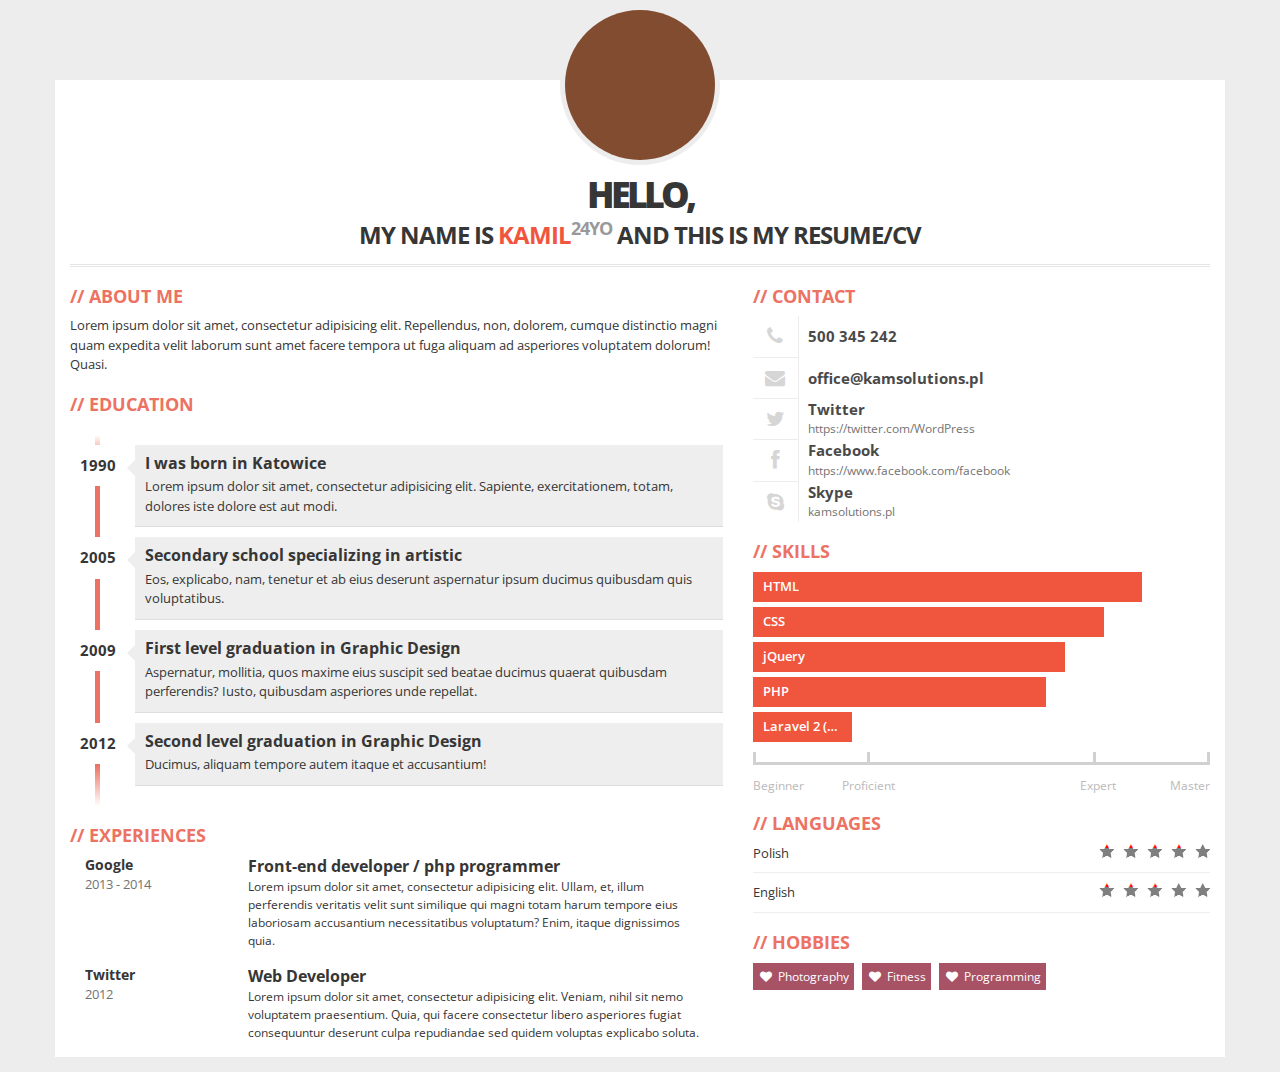
==== index.html @ 5b01ccb8 "first commit" ====
<!DOCTYPE html>
<html lang="en">
  <head>
    <meta charset="utf-8">
    <meta http-equiv="X-UA-Compatible" content="IE=edge,chrome=1" />
    <meta name="viewport" content="width=device-width, initial-scale=1">
    <title>3ColorResume</title>
    <link href="css/bootstrap.min.css" rel="stylesheet">
    <link href="css/font-awesome.css" rel="stylesheet">
    <link href="css/main.css" rel="stylesheet">
    <!--[if lt IE 9]>
      <script src="js/html5shiv.js"></script>
      <script src="js/respond.min.js"></script>
    <![endif]-->
  </head>
  <body>
    <div class="container">
      <div class="row">
        <div class="col-xs-12">
          <div id="photo-header" class="text-center">
            <!-- PHOTO (AVATAR) -->
            <div id="photo">
              <img src="img/avatar.jpg" alt="avatar">
            </div>
            <div id="text-header">
              <h1>Hello,<br> my name is <span>Kamil</span><sup>24yo</sup> and this is my resume/cv</h1>
            </div>
          </div>
        </div>
      </div>
      <div class="row">
        <div class="col-xs-12 col-sm-7">
          <!-- ABOUT ME -->
          <div class="box">
            <h2>About Me</h2>
            <p>Lorem ipsum dolor sit amet, consectetur adipisicing elit. Repellendus, non, dolorem, cumque distinctio magni quam expedita velit laborum sunt amet facere tempora ut fuga aliquam ad asperiores voluptatem dolorum! Quasi.</p>
          </div>
          <!-- EDUCATION -->
          <div class="box">
            <h2>Education</h2>
            <ul id="education" class="clearfix">
              <li>
                <div class="year pull-left">1990</div>
                <div class="description pull-right">
                  <h3>I was born in Katowice</h3>
                  <p>Lorem ipsum dolor sit amet, consectetur adipisicing elit. Sapiente, exercitationem, totam, dolores iste dolore est aut modi.</p>
                </div>
              </li>
              <li>
                <div class="year pull-left">2005</div>
                <div class="description pull-right">
                  <h3>Secondary school specializing in artistic</h3>
                  <p>Eos, explicabo, nam, tenetur et ab eius deserunt aspernatur ipsum ducimus quibusdam quis voluptatibus.</p>
                </div>
              </li>
              <li>
                <div class="year pull-left">2009</div>
                <div class="description pull-right">
                  <h3>First level graduation in Graphic Design</h3>
                  <p>Aspernatur, mollitia, quos maxime eius suscipit sed beatae ducimus quaerat quibusdam perferendis? Iusto, quibusdam asperiores unde repellat.</p>
                </div>
              </li>
              <li>
                <div class="year pull-left">2012</div>
                <div class="description pull-right">
                  <h3>Second level graduation in Graphic Design</h3>
                  <p>Ducimus, aliquam tempore autem itaque et accusantium!</p>
                </div>
              </li>
            </ul>
          </div>
          <!-- EXPERIENCES -->
          <div class="box">
            <h2>Experiences</h2>
            <div class="job clearfix">
              <div class="col-xs-3">
                <div class="where">Google</div>
                <div class="year">2013 - 2014</div>
              </div>
              <div class="col-xs-9">
                <div class="profession">Front-end developer / php programmer</div>
                <div class="description">Lorem ipsum dolor sit amet, consectetur adipisicing elit. Ullam, et, illum perferendis veritatis velit sunt similique qui magni totam harum tempore eius laboriosam accusantium necessitatibus voluptatum? Enim, itaque dignissimos quia.</div>
              </div>
            </div>
            <div class="job clearfix">
              <div class="col-xs-3">
                <div class="where">Twitter</div>
                <div class="year">2012</div>
              </div>
              <div class="col-xs-9">
                <div class="profession">Web Developer</div>
                <div class="description">Lorem ipsum dolor sit amet, consectetur adipisicing elit. Veniam, nihil sit nemo voluptatem praesentium. Quia, qui facere consectetur libero asperiores fugiat consequuntur deserunt culpa repudiandae sed quidem voluptas explicabo soluta.</div>
              </div>
            </div>
          </div>
        </div>
        <div class="col-xs-12 col-sm-5">
          <!-- CONTACT -->
          <div class="box clearfix">
            <h2>Contact</h2>
            <div class="contact-item">
              <div class="icon pull-left text-center"><span class="fa fa-phone fa-fw"></span></div>
              <div class="title only pull-right">500 345 242</div>
            </div>
            <div class="contact-item">
              <div class="icon pull-left text-center"><span class="fa fa-envelope fa-fw"></span></div>
              <div class="title only pull-right">office@kamsolutions.pl</div>
            </div>
            <div class="contact-item">
              <div class="icon pull-left text-center"><span class="fa fa-twitter fa-fw"></span></div>
              <div class="title pull-right">Twitter</div>
              <div class="description pull-right">https://twitter.com/WordPress</div>
            </div>
            <div class="contact-item">
              <div class="icon pull-left text-center"><span class="fa fa-facebook fa-fw"></span></div>
              <div class="title pull-right">Facebook</div>
              <div class="description pull-right">https://www.facebook.com/facebook</div>
            </div>
            <div class="contact-item">
              <div class="icon pull-left text-center"><span class="fa fa-skype fa-fw"></span></div>
              <div class="title pull-right">Skype</div>
              <div class="description pull-right">kamsolutions.pl</div>
            </div>
          </div>
          <!-- SKILLS -->
          <div class="box">
            <h2>Skills</h2>
            <div class="skills">
              <div class="item-skills" data-percent="1.00">HTML</div>
              <div class="item-skills" data-percent="0.90">CSS</div>
              <div class="item-skills" data-percent="0.80">jQuery</div>
              <div class="item-skills" data-percent="0.75">PHP</div>
              <div class="item-skills" data-percent="0.25">Laravel 2 (framework)</div>
              <div class="skills-legend clearfix">
                <div class="legend-left legend">Beginner</div>
                <div class="legend-left legend"><span>Proficient</span></div>
                <div class="legend-right legend"><span>Expert</span></div>
                <div class="legend-right legend">Master</div>
              </div>
            </div>
          </div>
          <!-- LANGUAGES -->
          <div class="box">
            <h2>Languages</h2>
            <div id="language-skills">
              <div class="skill">Polish <div class="icons pull-right"><div style="width: 80%;" class="icons-red"></div></div></div>
              <div class="skill">English <div class="icons pull-right"><div style="width: 60%;" class="icons-red"></div></div></div>
            </div>
          </div>
          <!-- HOBBIES -->
          <div class="box">
            <h2>Hobbies</h2>
            <div class="hobby">Photography</div>
            <div class="hobby">Fitness</div>
            <div class="hobby">Programming</div>
          </div>
        </div>
      </div>
    </div>
    <!-- JQUERY -->
    <script src="js/jquery.min.js"></script>
    <!-- BOOTSTRAP -->
    <script src="js/bootstrap.min.js"></script>
    <!-- SCRIPTS -->
    <script src="js/scripts.js"></script>
  </body>
</html>
---- css/main.css ----
/*******************************************
3ColorResume
Author: office@kamsolutions.pl
*******************************************/
/*******************************************
FONTS
*******************************************/
@import url(http://fonts.googleapis.com/css?family=Open+Sans:400,600,700,800);
/*******************************************
SETTINGS
*******************************************/
@charset "utf-8";
@-webkit-viewport   { width: device-width; }
@-moz-viewport      { width: device-width; }
@-ms-viewport       { width: device-width; }
@-o-viewport        { width: device-width; }
@viewport           { width: device-width; }
/*******************************************
BODY
*******************************************/
body{
  font-family: 'Open Sans', Arial, Tahoma;
  font-weight: 400;
  font-size: 1em;
  color: #363636;
  background: #ededed;
}
/*******************************************
CONTAINER
*******************************************/
.container{
  margin-top: 80px;
  margin-bottom: 15px;
  background: #fff;
}
/*******************************************
PHOTO (AVATAR)
*******************************************/
#photo-header{
  margin-top: -75px;
}
#photo{
  width: 160px;
  height: 160px;
  border-radius: 50%;
  overflow: hidden;
  padding: 5px;
  background: #ededed;
  display: inline-block;
}
#photo img{
  width: 150px;
  height: 150px;
  border-radius: 50%;
}
#text-header h1{
  margin: 0;
  padding: 0;
  font-size: 2.4em;
  font-weight: 700;
  text-transform: uppercase;
  letter-spacing: -1px;
}
#text-header h1::first-line{
  font-size: 1.5em;
  letter-spacing: -4px;
  font-weight: 800;
  line-height: 1.5em;
}
#text-header h1 span{
  color: #F0563D;
}
#text-header h1 sup{
  opacity: 0.5;
}
#text-header:after{
  width: 100%;
  height: 3px;
  background: url(../img/line.png);
  margin-top: 15px;
  content: '';
  display: block;
}
/*******************************************
DEFAULT BOX
*******************************************/
.box{
  margin-bottom: 15px;
}
.box h2{
  color: #EC7263;
  font-size: 1.8em;
  font-weight: 700;
  text-transform: uppercase;
}
.box h2:before{
  content: '//';
  margin-right: 5px;
}
.box p{
  font-size: 1.3em;
  line-height: 1.5em;
}
/*******************************************
EDUCATION
*******************************************/
#education{
  margin-top: 20px;
  position: relative;
  padding: 1em 0;
  list-style: none;
}
#education:before {
  width: 5px;
  height: 100%;
  position: absolute;
  left: 25px;
  top: 0;
  content: ' ';
  display: block;
  background: #ec7263;
  background: -moz-linear-gradient(top,  #ffffff 0%, #ec7263 7%, #ec7263 89%, #ffffff 100%);
  background: -webkit-gradient(linear, left top, left bottom, color-stop(0%,#ffffff), color-stop(7%,#ec7263), color-stop(89%,#ec7263), color-stop(100%,#ffffff));
  background: -webkit-linear-gradient(top,  #ffffff 0%,#ec7263 7%,#ec7263 89%,#ffffff 100%);
  background: -o-linear-gradient(top,  #ffffff 0%,#ec7263 7%,#ec7263 89%,#ffffff 100%);
  background: -ms-linear-gradient(top,  #ffffff 0%,#ec7263 7%,#ec7263 89%,#ffffff 100%);
  background: linear-gradient(to bottom,  #ffffff 0%,#ec7263 7%,#ec7263 89%,#ffffff 100%);
  filter: progid:DXImageTransform.Microsoft.gradient( startColorstr='#ffffff', endColorstr='#ffffff',GradientType=0 );
}
#education li{
  width: 100%;
  z-index: 2;
  position: relative;
  float: left;
}
#education .year{
  width: 10%;
  background: #fff;
  padding: 10px;
  font-size: 1.5em;
  font-weight: 700;
  display: inline-block;
}
#education .description{
  width: 80%;
  display: inline-block;
  background: #eee;
  margin-bottom: 10px;
  position: relative;
  padding: 10px 10px 0 10px;
  border-bottom: 1px solid #ddd;
}
#education .description:after {
  content: '';
  position: absolute;
  top: 15px;
  right: 0;
  left: -16px;
  height: 0;
  width: 0;
  border: solid transparent;
  border-right-color: #eee;
  border-width: 8px;
  pointer-events: none;
}
#education .description h3{
  font-size: 1.6em;
  margin: 0;
  padding: 0;
  font-weight: 700;
}
#education .description p{
  font-size: 1.3em;
  margin-top: 5px;
  padding: 0;
}
/*******************************************
EXPERIENCES
*******************************************/
.job{
  margin-bottom: 15px;
}
.job .where{
  font-size: 1.4em;
  font-weight: bold;
}
.job .year{
  font-size: 1.3em;
  opacity: 0.7;
}
.job .profession{
  font-size: 1.6em;
  font-weight: bold;
}
.job .description{
  font-size: 1.2em;
  line-height: 1.5em;
}
/*******************************************
CONTACT
*******************************************/
.contact-item{
  width: 100%;
  float: left;
}
.contact-item .icon{
  padding: 10px;
  border-right: 1px solid #aaa;
  border-bottom: 1px solid #aaa;
  opacity: 0.2;
}
.contact-item:last-child .icon{
  border-bottom: none;
}
.contact-item .fa{
  font-size: 2em;
}
.contact-item .title{
  width: 80%;
  width: calc(100% - 55px);
  font-size: 1.5em;
  font-weight: 700;
  opacity: 0.9;
}
.contact-item .title.only{
  margin-top: 10px;
}
.contact-item .description{
  width: 80%;
  width: calc(100% - 55px);
  font-size: 1.2em;
  opacity: 0.7;
}
/*******************************************
SKILLS
*******************************************/
.item-skills{
  height: 30px;
  background: #F0563D;
  color: #fff;
  padding: 5px 10px;
  margin-bottom: 5px;
  white-space: nowrap;
  overflow: hidden;
  text-overflow: ellipsis;
  font-size: 1.3em;
  font-weight: 600;
}
.skills-legend{
  margin-top: 20px;
  opacity: 0.8;
}
.skills-legend:before{
  width: 100%;
  height: 3px;
  position: relative;
  content: ' ';
  display: block;
  margin-bottom: -13px;
  background: #c6c6c6;
}
.skills-legend div{
  width: 25%;
  display: inline-block;
  font-size: 1.2em;
  color: #a9a9a9;
  float: left;
}
.legend:before{
  width: 3px;
  height: 10px;
  position: relative;
  content: ' ';
  display: block;
  margin: auto;
  margin-bottom: 15px;
  background: #c6c6c6;
}
.legend-left.legend:before{
  margin-left: 0;
}
.legend-right.legend:before{
  margin-right: 0;
}
.legend-left:nth-child(2) span{
  margin-left: -25px;
}
.legend-right:nth-child(3) span{
  margin-right: -20px;
}
.legend-right{
  text-align: right;
}
/*******************************************
LANGUAGES
*******************************************/
#language-skills .skill{
  font-size: 1.3em;
  margin: 10px 0;
  padding-bottom: 10px;
  border-bottom: 1px solid #eee;
}
#language-skills .skill .icons{
  width: 111px;
  height: 14px;
  background: url(../img/star-grey.png) no-repeat;
}
#language-skills .skill .icons-red{
  background: url(../img/star-red.png) no-repeat;
}
/*******************************************
HOBBIES
*******************************************/
.hobby{
  color: #fff;
  display: inline-block;
  margin-right: 5px;
  margin-bottom: 5px;
  padding: 5px 5px 5px 25px;
  background: #A75265;
  position: relative;
  font-size: 1.2em;
}
.hobby:before{
  content: "\f004";
  font-family: FontAwesome;
  font-style: normal;
  font-weight: normal;
  position: absolute;
  top: 6px;
  left: 7px;
}
/*******************************************
MEDIA
*******************************************/
@media (min-width: 500px) {
  #education .description{
    width: 85%;
  }
}
@media (min-width: 768px) {
  #education .description{
    width: 85%;
  }
}
@media (min-width: 992px) {
  #education .description{
    width: 87%;
  }
}
@media (min-width: 1200px) {
  #education .description{
    width: 90%;
  }
}
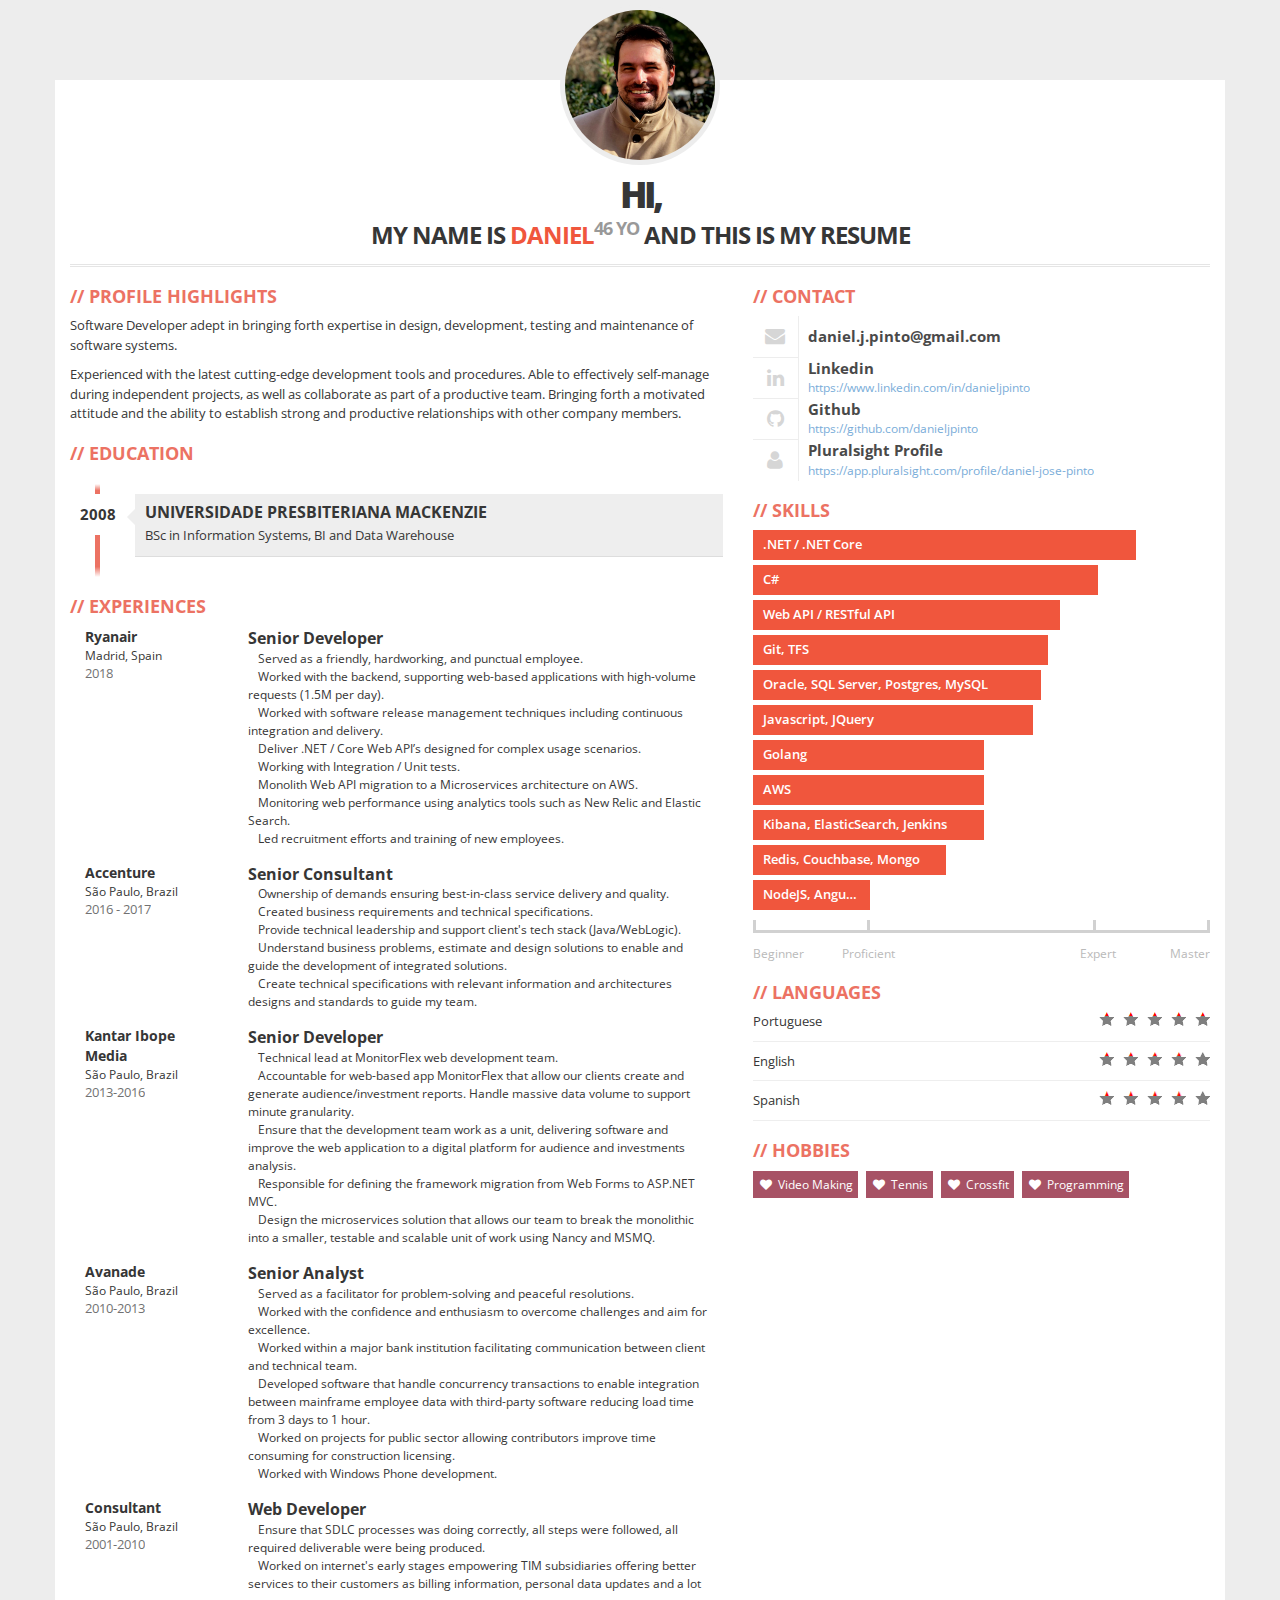
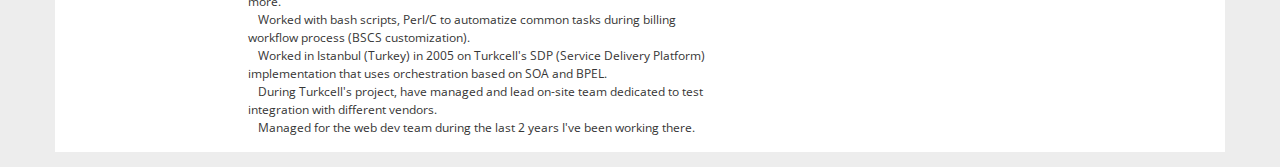
==== commit 1544f7e8: "update cv" ====
--- a/index.html
+++ b/index.html
@@ -4,7 +4,7 @@
     <meta charset="utf-8">
     <meta http-equiv="X-UA-Compatible" content="IE=edge,chrome=1" />
     <meta name="viewport" content="width=device-width, initial-scale=1">
-    <title>3ColorResume</title>
+    <title>daniel-pinto.dev - Resume</title>
     <link href="css/bootstrap.min.css" rel="stylesheet">
     <link href="css/font-awesome.css" rel="stylesheet">
     <link href="css/main.css" rel="stylesheet">
@@ -20,51 +20,30 @@
           <div id="photo-header" class="text-center">
             <!-- PHOTO (AVATAR) -->
             <div id="photo">
-              <img src="img/avatar.jpg" alt="avatar">
+              <img src="img/avatar.png" alt="avatar">
             </div>
             <div id="text-header">
-              <h1>Hello,<br> my name is <span>Kamil</span><sup>24yo</sup> and this is my resume/cv</h1>
+              <h1>Hi,<br> my name is <span>Daniel</span><sup><b id="age"></b> yo</sup> and this is my resume</h1>
             </div>
           </div>
         </div>
       </div>
       <div class="row">
         <div class="col-xs-12 col-sm-7">
-          <!-- ABOUT ME -->
-          <div class="box">
-            <h2>About Me</h2>
-            <p>Lorem ipsum dolor sit amet, consectetur adipisicing elit. Repellendus, non, dolorem, cumque distinctio magni quam expedita velit laborum sunt amet facere tempora ut fuga aliquam ad asperiores voluptatem dolorum! Quasi.</p>
+          <div class="box">
+            <h2>Profile Highlights</h2>
+            <p>Software Developer adept in bringing forth expertise in design, development, testing and maintenance of software systems. </p>
+            <p>Experienced with the latest cutting-edge development tools and procedures. Able to effectively self-manage during independent projects, as well as collaborate as part of a productive team. Bringing forth a motivated attitude and the ability to establish strong and productive relationships with other company members.</p>
           </div>
           <!-- EDUCATION -->
           <div class="box">
             <h2>Education</h2>
             <ul id="education" class="clearfix">
               <li>
-                <div class="year pull-left">1990</div>
+                <div class="year pull-left">2008</div>
                 <div class="description pull-right">
-                  <h3>I was born in Katowice</h3>
-                  <p>Lorem ipsum dolor sit amet, consectetur adipisicing elit. Sapiente, exercitationem, totam, dolores iste dolore est aut modi.</p>
-                </div>
-              </li>
-              <li>
-                <div class="year pull-left">2005</div>
-                <div class="description pull-right">
-                  <h3>Secondary school specializing in artistic</h3>
-                  <p>Eos, explicabo, nam, tenetur et ab eius deserunt aspernatur ipsum ducimus quibusdam quis voluptatibus.</p>
-                </div>
-              </li>
-              <li>
-                <div class="year pull-left">2009</div>
-                <div class="description pull-right">
-                  <h3>First level graduation in Graphic Design</h3>
-                  <p>Aspernatur, mollitia, quos maxime eius suscipit sed beatae ducimus quaerat quibusdam perferendis? Iusto, quibusdam asperiores unde repellat.</p>
-                </div>
-              </li>
-              <li>
-                <div class="year pull-left">2012</div>
-                <div class="description pull-right">
-                  <h3>Second level graduation in Graphic Design</h3>
-                  <p>Ducimus, aliquam tempore autem itaque et accusantium!</p>
+                  <h3>UNIVERSIDADE PRESBITERIANA MACKENZIE</h3>
+                  <p>BSc in Information Systems, BI and Data Warehouse</p>
                 </div>
               </li>
             </ul>
@@ -74,63 +53,151 @@
             <h2>Experiences</h2>
             <div class="job clearfix">
               <div class="col-xs-3">
-                <div class="where">Google</div>
-                <div class="year">2013 - 2014</div>
-              </div>
-              <div class="col-xs-9">
-                <div class="profession">Front-end developer / php programmer</div>
-                <div class="description">Lorem ipsum dolor sit amet, consectetur adipisicing elit. Ullam, et, illum perferendis veritatis velit sunt similique qui magni totam harum tempore eius laboriosam accusantium necessitatibus voluptatum? Enim, itaque dignissimos quia.</div>
-              </div>
-            </div>
-            <div class="job clearfix">
-              <div class="col-xs-3">
-                <div class="where">Twitter</div>
-                <div class="year">2012</div>
+                <div class="where">Ryanair</div>
+                <div class="location">Madrid, Spain</div>
+                <div class="year">2018</div>
+              </div>
+              <div class="col-xs-9">
+                <div class="profession">Senior Developer</div>
+                <div class="description">
+                  	Served as a friendly, hardworking, and punctual employee.<br/>
+                  	Worked with the backend, supporting web-based applications with high-volume requests (1.5M per day).<br/>
+                  	Worked with software release management techniques including continuous integration and delivery.<br/>
+                  	Deliver .NET / Core Web API’s designed for complex usage scenarios.<br/>
+                  	Working with Integration / Unit tests. <br/>
+                  	Monolith Web API migration to a Microservices architecture on AWS.<br/>
+                  	Monitoring web performance using analytics tools such as New Relic and Elastic Search.<br/>
+                  	Led recruitment efforts and training of new employees.<br/>
+                </div>
+              </div>
+            </div>
+            <div class="job clearfix">
+              <div class="col-xs-3">
+                <div class="where">Accenture</div>
+                <div class="location">São Paulo, Brazil</div>
+                <div class="year">2016 - 2017</div>
+              </div>
+              <div class="col-xs-9">
+                <div class="profession">Senior Consultant</div>
+                <div class="description">
+                  	Ownership of demands ensuring best-in-class service delivery and quality.<br/>
+                  	Created business requirements and technical specifications.<br/>
+                  	Provide technical leadership and support client's tech stack (Java/WebLogic).<br/>
+                  	Understand business problems, estimate and design solutions to enable and guide the development of integrated solutions.<br/>
+                  	Create technical specifications with relevant information and architectures designs and standards to guide my team.
+                </div>
+              </div>
+            </div>
+
+            <div class="job clearfix">
+              <div class="col-xs-3">
+                <div class="where">Kantar Ibope Media</div>
+                <div class="location">São Paulo, Brazil</div>
+                <div class="year">2013-2016</div>
+              </div>
+              <div class="col-xs-9">
+                <div class="profession">Senior Developer</div>
+                <div class="description">
+                  	Technical lead at MonitorFlex web development team.<br/>
+                  	Accountable for web-based app MonitorFlex that allow our clients create and generate audience/investment reports. Handle massive data volume to support minute granularity.<br/>
+                  	Ensure that the development team work as a unit, delivering software and improve the web application to a digital platform for audience and investments analysis.<br/>
+                  	Responsible for defining the framework migration from Web Forms to ASP.NET MVC.<br/>
+                  	Design the microservices solution that allows our team to break the monolithic into a smaller, testable and scalable unit of work using Nancy and MSMQ.
+                </div>
+              </div>
+            </div>
+
+            <div class="job clearfix">
+              <div class="col-xs-3">
+                <div class="where">Avanade</div>
+                <div class="location">São Paulo, Brazil</div>
+                <div class="year">2010-2013</div>
+              </div>
+              <div class="col-xs-9">
+                <div class="profession">Senior Analyst </div>
+                <div class="description">
+                  	Served as a facilitator for problem-solving and peaceful resolutions.<br/>
+                  	Worked with the confidence and enthusiasm to overcome challenges and aim for excellence.<br/>
+                  	Worked within a major bank institution facilitating communication between client and technical team.<br/>
+                  	Developed software that handle concurrency transactions to enable integration between mainframe employee data with third-party software reducing load time from 3 days to 1 hour.<br/>
+                  	Worked on projects for public sector allowing contributors improve time consuming for construction licensing.<br/>
+                  	Worked with Windows Phone development.
+                </div>
+              </div>
+            </div>
+
+            <div class="job clearfix">
+              <div class="col-xs-3">
+                <div class="where">Consultant</div>
+                <div class="location">São Paulo, Brazil</div>
+                <div class="year">2001-2010</div>
               </div>
               <div class="col-xs-9">
                 <div class="profession">Web Developer</div>
-                <div class="description">Lorem ipsum dolor sit amet, consectetur adipisicing elit. Veniam, nihil sit nemo voluptatem praesentium. Quia, qui facere consectetur libero asperiores fugiat consequuntur deserunt culpa repudiandae sed quidem voluptas explicabo soluta.</div>
-              </div>
-            </div>
+                <div class="description">
+                  	Ensure that SDLC processes was doing correctly, all steps were followed, all required deliverable were being produced.<br/>
+                  	Worked on internet's early stages empowering TIM subsidiaries offering better services to their customers as billing information, personal data updates and a lot more.<br/>
+                  	Worked with bash scripts, Perl/C to automatize common tasks during billing workflow process (BSCS customization).<br/>
+                  	Worked in Istanbul (Turkey) in 2005 on Turkcell's SDP (Service Delivery Platform) implementation that uses orchestration based on SOA and BPEL.<br/>
+                  	During Turkcell's project, have managed and lead on-site team dedicated to test integration with different vendors.<br/>
+                  	Managed for the web dev team during the last 2 years I've been working there.<br/>
+                </div>
+              </div>
+            </div>
+
           </div>
         </div>
         <div class="col-xs-12 col-sm-5">
           <!-- CONTACT -->
           <div class="box clearfix">
             <h2>Contact</h2>
-            <div class="contact-item">
+            <!--div class="contact-item">
               <div class="icon pull-left text-center"><span class="fa fa-phone fa-fw"></span></div>
               <div class="title only pull-right">500 345 242</div>
-            </div>
+            </div-->
             <div class="contact-item">
               <div class="icon pull-left text-center"><span class="fa fa-envelope fa-fw"></span></div>
-              <div class="title only pull-right">office@kamsolutions.pl</div>
-            </div>
-            <div class="contact-item">
-              <div class="icon pull-left text-center"><span class="fa fa-twitter fa-fw"></span></div>
-              <div class="title pull-right">Twitter</div>
-              <div class="description pull-right">https://twitter.com/WordPress</div>
-            </div>
-            <div class="contact-item">
-              <div class="icon pull-left text-center"><span class="fa fa-facebook fa-fw"></span></div>
-              <div class="title pull-right">Facebook</div>
-              <div class="description pull-right">https://www.facebook.com/facebook</div>
-            </div>
-            <div class="contact-item">
-              <div class="icon pull-left text-center"><span class="fa fa-skype fa-fw"></span></div>
-              <div class="title pull-right">Skype</div>
-              <div class="description pull-right">kamsolutions.pl</div>
+              <div class="title only pull-right">
+                daniel.j.pinto@gmail.com
+              </div>
+            </div>
+            <div class="contact-item">
+              <div class="icon pull-left text-center"><span class="fa fa-linkedin fa-fw"></span></div>
+              <div class="title pull-right">Linkedin</div>
+              <div class="description pull-right">
+                <a href="https://www.linkedin.com/in/danieljpinto" target="_blank">https://www.linkedin.com/in/danieljpinto</a>
+              </div>
+            </div>
+            <div class="contact-item">
+              <div class="icon pull-left text-center"><span class="fa fa-github fa-fw"></span></div>
+              <div class="title pull-right">Github</div>
+              <div class="description pull-right">
+                <a href="https://github.com/danieljpinto" target="_blank">https://github.com/danieljpinto</a>
+              </div>
+            </div>
+            <div class="contact-item">
+              <div class="icon pull-left text-center"><span class="fa fa-user fa-fw"></span></div>
+              <div class="title pull-right">Pluralsight Profile</div>
+              <div class="description pull-right">
+                <a href="https://app.pluralsight.com/profile/daniel-jose-pinto" target="_blank">https://app.pluralsight.com/profile/daniel-jose-pinto</a>
+              </div>
             </div>
           </div>
           <!-- SKILLS -->
           <div class="box">
             <h2>Skills</h2>
             <div class="skills">
-              <div class="item-skills" data-percent="1.00">HTML</div>
-              <div class="item-skills" data-percent="0.90">CSS</div>
-              <div class="item-skills" data-percent="0.80">jQuery</div>
-              <div class="item-skills" data-percent="0.75">PHP</div>
-              <div class="item-skills" data-percent="0.25">Laravel 2 (framework)</div>
+              <div class="item-skills" data-percent="1.00">.NET / .NET Core</div>
+              <div class="item-skills" data-percent="0.90">C#</div>
+              <div class="item-skills" data-percent="0.80">Web API / RESTful API</div>
+              <div class="item-skills" data-percent="0.77">Git, TFS</div>
+              <div class="item-skills" data-percent="0.75">Oracle, SQL Server, Postgres, MySQL</div>
+              <div class="item-skills" data-percent="0.73">Javascript, JQuery</div>
+              <div class="item-skills" data-percent="0.60">Golang</div>
+              <div class="item-skills" data-percent="0.60">AWS</div>
+              <div class="item-skills" data-percent="0.60">Kibana, ElasticSearch, Jenkins</div>
+              <div class="item-skills" data-percent="0.50">Redis, Couchbase, Mongo</div>
+              <div class="item-skills" data-percent="0.30">NodeJS, Angular2+</div>
               <div class="skills-legend clearfix">
                 <div class="legend-left legend">Beginner</div>
                 <div class="legend-left legend"><span>Proficient</span></div>
@@ -143,15 +210,17 @@
           <div class="box">
             <h2>Languages</h2>
             <div id="language-skills">
-              <div class="skill">Polish <div class="icons pull-right"><div style="width: 80%;" class="icons-red"></div></div></div>
-              <div class="skill">English <div class="icons pull-right"><div style="width: 60%;" class="icons-red"></div></div></div>
+              <div class="skill">Portuguese <div class="icons pull-right"><div style="width: 100%;" class="icons-red"></div></div></div>
+              <div class="skill">English <div class="icons pull-right"><div style="width: 80%;" class="icons-red"></div></div></div>
+              <div class="skill">Spanish <div class="icons pull-right"><div style="width: 80%;" class="icons-red"></div></div></div>
             </div>
           </div>
           <!-- HOBBIES -->
           <div class="box">
             <h2>Hobbies</h2>
-            <div class="hobby">Photography</div>
-            <div class="hobby">Fitness</div>
+            <div class="hobby">Video Making</div>
+            <div class="hobby">Tennis</div>
+            <div class="hobby">Crossfit</div>
             <div class="hobby">Programming</div>
           </div>
         </div>
@@ -163,5 +232,11 @@
     <script src="js/bootstrap.min.js"></script>
     <!-- SCRIPTS -->
     <script src="js/scripts.js"></script>
+
+    <script>
+      $(function () {  
+        $("#age").text(getAge("06/04/1980"));
+      });
+    </script>
   </body>
 </html>--- a/css/main.css
+++ b/css/main.css
@@ -184,6 +184,9 @@
   font-size: 1.4em;
   font-weight: bold;
 }
+.job .location{
+  font-size: 1.2em;
+}
 .job .year{
   font-size: 1.3em;
   opacity: 0.7;
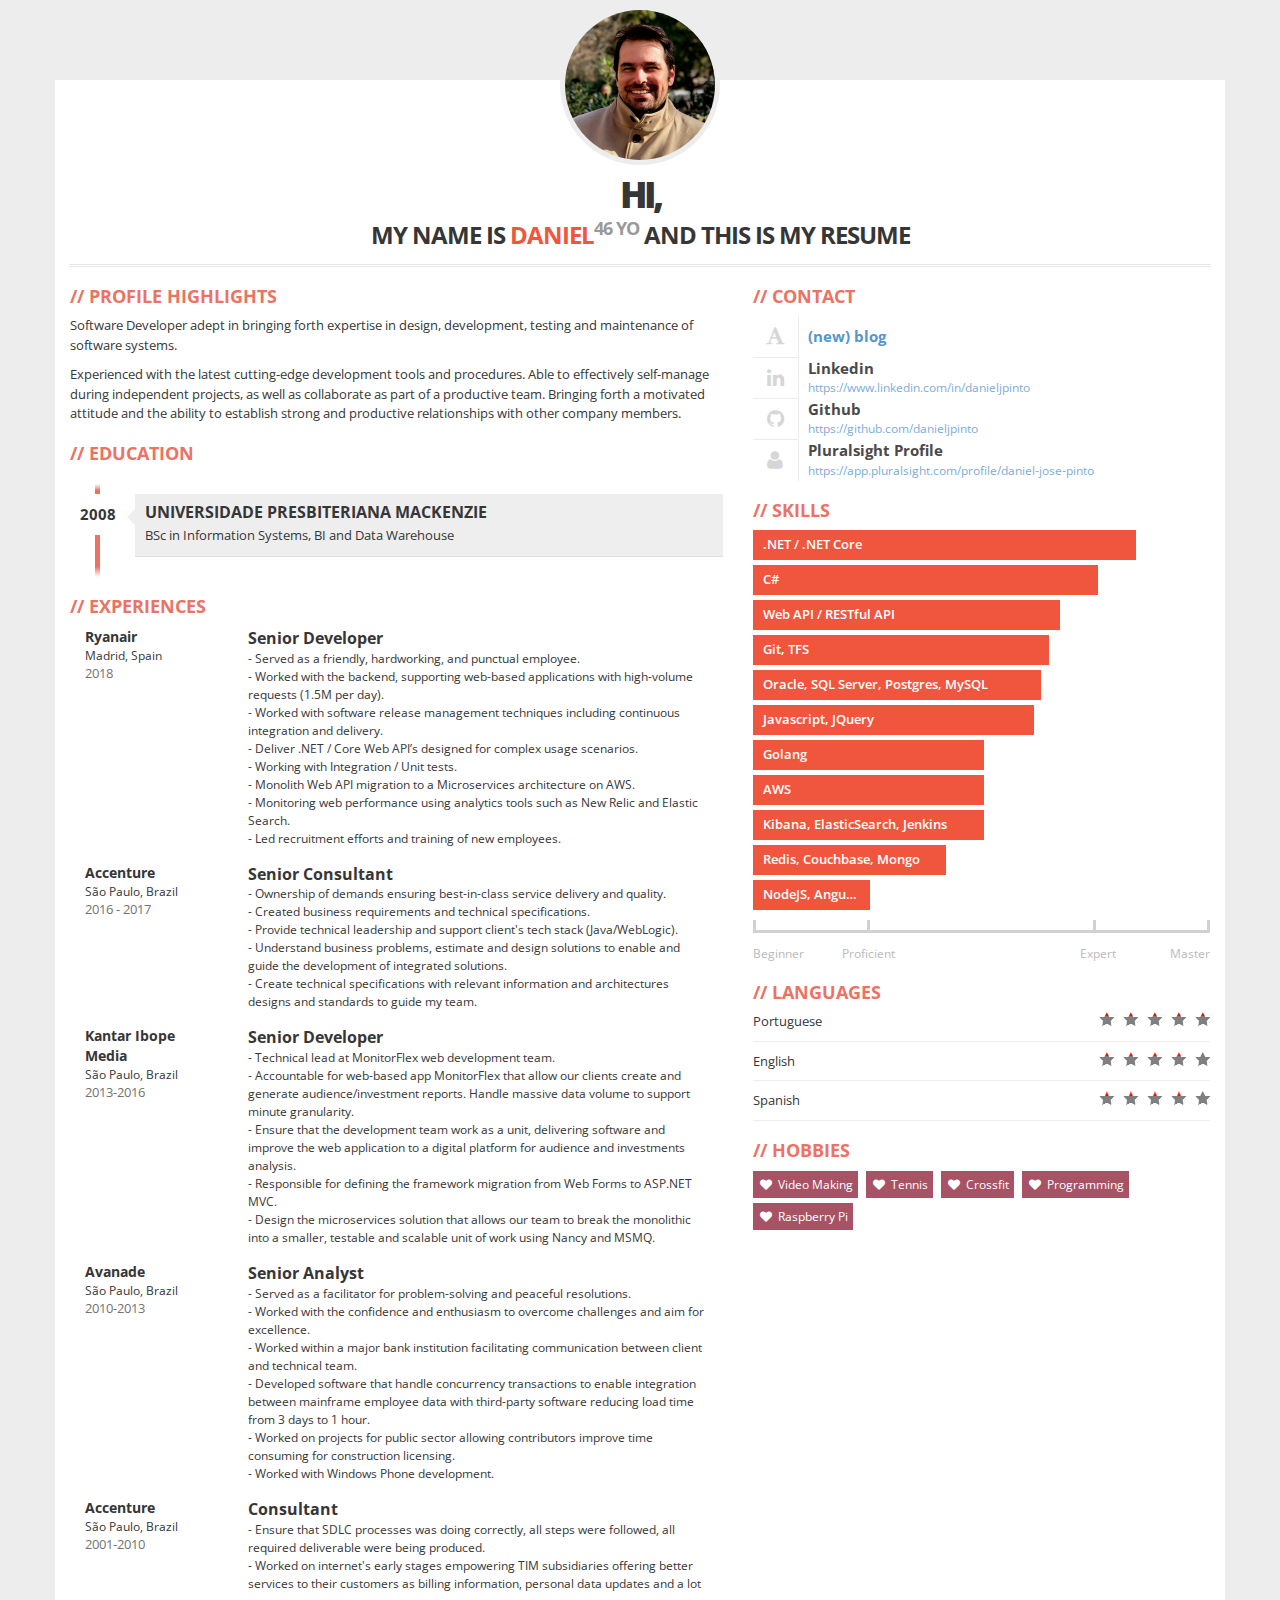
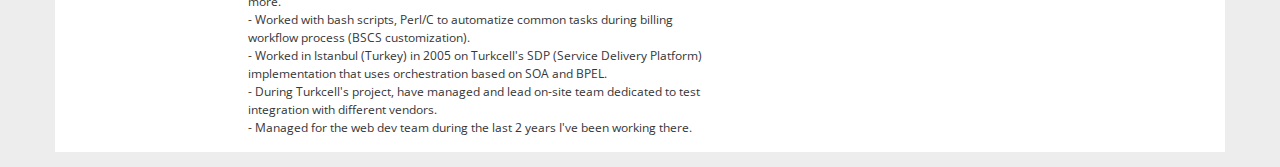
==== commit 5cc907b1: "Update index.html" ====
--- a/index.html
+++ b/index.html
@@ -60,14 +60,14 @@
               <div class="col-xs-9">
                 <div class="profession">Senior Developer</div>
                 <div class="description">
-                  	Served as a friendly, hardworking, and punctual employee.<br/>
-                  	Worked with the backend, supporting web-based applications with high-volume requests (1.5M per day).<br/>
-                  	Worked with software release management techniques including continuous integration and delivery.<br/>
-                  	Deliver .NET / Core Web API’s designed for complex usage scenarios.<br/>
-                  	Working with Integration / Unit tests. <br/>
-                  	Monolith Web API migration to a Microservices architecture on AWS.<br/>
-                  	Monitoring web performance using analytics tools such as New Relic and Elastic Search.<br/>
-                  	Led recruitment efforts and training of new employees.<br/>
+                  -	Served as a friendly, hardworking, and punctual employee.<br/>
+                  -	Worked with the backend, supporting web-based applications with high-volume requests (1.5M per day).<br/>
+                  -	Worked with software release management techniques including continuous integration and delivery.<br/>
+                  -	Deliver .NET / Core Web API’s designed for complex usage scenarios.<br/>
+                  -	Working with Integration / Unit tests. <br/>
+                  -	Monolith Web API migration to a Microservices architecture on AWS.<br/>
+                  -	Monitoring web performance using analytics tools such as New Relic and Elastic Search.<br/>
+                  -	Led recruitment efforts and training of new employees.<br/>
                 </div>
               </div>
             </div>
@@ -80,11 +80,11 @@
               <div class="col-xs-9">
                 <div class="profession">Senior Consultant</div>
                 <div class="description">
-                  	Ownership of demands ensuring best-in-class service delivery and quality.<br/>
-                  	Created business requirements and technical specifications.<br/>
-                  	Provide technical leadership and support client's tech stack (Java/WebLogic).<br/>
-                  	Understand business problems, estimate and design solutions to enable and guide the development of integrated solutions.<br/>
-                  	Create technical specifications with relevant information and architectures designs and standards to guide my team.
+                  -	Ownership of demands ensuring best-in-class service delivery and quality.<br/>
+                  -	Created business requirements and technical specifications.<br/>
+                  -	Provide technical leadership and support client's tech stack (Java/WebLogic).<br/>
+                  -	Understand business problems, estimate and design solutions to enable and guide the development of integrated solutions.<br/>
+                  -	Create technical specifications with relevant information and architectures designs and standards to guide my team.
                 </div>
               </div>
             </div>
@@ -98,11 +98,11 @@
               <div class="col-xs-9">
                 <div class="profession">Senior Developer</div>
                 <div class="description">
-                  	Technical lead at MonitorFlex web development team.<br/>
-                  	Accountable for web-based app MonitorFlex that allow our clients create and generate audience/investment reports. Handle massive data volume to support minute granularity.<br/>
-                  	Ensure that the development team work as a unit, delivering software and improve the web application to a digital platform for audience and investments analysis.<br/>
-                  	Responsible for defining the framework migration from Web Forms to ASP.NET MVC.<br/>
-                  	Design the microservices solution that allows our team to break the monolithic into a smaller, testable and scalable unit of work using Nancy and MSMQ.
+                  -	Technical lead at MonitorFlex web development team.<br/>
+                  -	Accountable for web-based app MonitorFlex that allow our clients create and generate audience/investment reports. Handle massive data volume to support minute granularity.<br/>
+                  -	Ensure that the development team work as a unit, delivering software and improve the web application to a digital platform for audience and investments analysis.<br/>
+                  -	Responsible for defining the framework migration from Web Forms to ASP.NET MVC.<br/>
+                  -	Design the microservices solution that allows our team to break the monolithic into a smaller, testable and scalable unit of work using Nancy and MSMQ.
                 </div>
               </div>
             </div>
@@ -116,31 +116,31 @@
               <div class="col-xs-9">
                 <div class="profession">Senior Analyst </div>
                 <div class="description">
-                  	Served as a facilitator for problem-solving and peaceful resolutions.<br/>
-                  	Worked with the confidence and enthusiasm to overcome challenges and aim for excellence.<br/>
-                  	Worked within a major bank institution facilitating communication between client and technical team.<br/>
-                  	Developed software that handle concurrency transactions to enable integration between mainframe employee data with third-party software reducing load time from 3 days to 1 hour.<br/>
-                  	Worked on projects for public sector allowing contributors improve time consuming for construction licensing.<br/>
-                  	Worked with Windows Phone development.
-                </div>
-              </div>
-            </div>
-
-            <div class="job clearfix">
-              <div class="col-xs-3">
-                <div class="where">Consultant</div>
+                  -	Served as a facilitator for problem-solving and peaceful resolutions.<br/>
+                  -	Worked with the confidence and enthusiasm to overcome challenges and aim for excellence.<br/>
+                  -	Worked within a major bank institution facilitating communication between client and technical team.<br/>
+                  -	Developed software that handle concurrency transactions to enable integration between mainframe employee data with third-party software reducing load time from 3 days to 1 hour.<br/>
+                  -	Worked on projects for public sector allowing contributors improve time consuming for construction licensing.<br/>
+                  -	Worked with Windows Phone development.
+                </div>
+              </div>
+            </div>
+
+            <div class="job clearfix">
+              <div class="col-xs-3">
+                <div class="where">Accenture</div>
                 <div class="location">São Paulo, Brazil</div>
                 <div class="year">2001-2010</div>
               </div>
               <div class="col-xs-9">
-                <div class="profession">Web Developer</div>
-                <div class="description">
-                  	Ensure that SDLC processes was doing correctly, all steps were followed, all required deliverable were being produced.<br/>
-                  	Worked on internet's early stages empowering TIM subsidiaries offering better services to their customers as billing information, personal data updates and a lot more.<br/>
-                  	Worked with bash scripts, Perl/C to automatize common tasks during billing workflow process (BSCS customization).<br/>
-                  	Worked in Istanbul (Turkey) in 2005 on Turkcell's SDP (Service Delivery Platform) implementation that uses orchestration based on SOA and BPEL.<br/>
-                  	During Turkcell's project, have managed and lead on-site team dedicated to test integration with different vendors.<br/>
-                  	Managed for the web dev team during the last 2 years I've been working there.<br/>
+                <div class="profession">Consultant</div>
+                <div class="description">
+                  -	Ensure that SDLC processes was doing correctly, all steps were followed, all required deliverable were being produced.<br/>
+                  -	Worked on internet's early stages empowering TIM subsidiaries offering better services to their customers as billing information, personal data updates and a lot more.<br/>
+                  -	Worked with bash scripts, Perl/C to automatize common tasks during billing workflow process (BSCS customization).<br/>
+                  -	Worked in Istanbul (Turkey) in 2005 on Turkcell's SDP (Service Delivery Platform) implementation that uses orchestration based on SOA and BPEL.<br/>
+                  -	During Turkcell's project, have managed and lead on-site team dedicated to test integration with different vendors.<br/>
+                  -	Managed for the web dev team during the last 2 years I've been working there.<br/>
                 </div>
               </div>
             </div>
@@ -156,9 +156,9 @@
               <div class="title only pull-right">500 345 242</div>
             </div-->
             <div class="contact-item">
-              <div class="icon pull-left text-center"><span class="fa fa-envelope fa-fw"></span></div>
+              <div class="icon pull-left text-center"><span class="fa fa-font fa-fw"></span></div>
               <div class="title only pull-right">
-                daniel.j.pinto@gmail.com
+                <a href="https://blog.daniel-pinto.dev">(new) blog</a>
               </div>
             </div>
             <div class="contact-item">
@@ -222,6 +222,7 @@
             <div class="hobby">Tennis</div>
             <div class="hobby">Crossfit</div>
             <div class="hobby">Programming</div>
+            <div class="hobby">Raspberry Pi</div>
           </div>
         </div>
       </div>
@@ -239,4 +240,4 @@
       });
     </script>
   </body>
-</html>+</html>
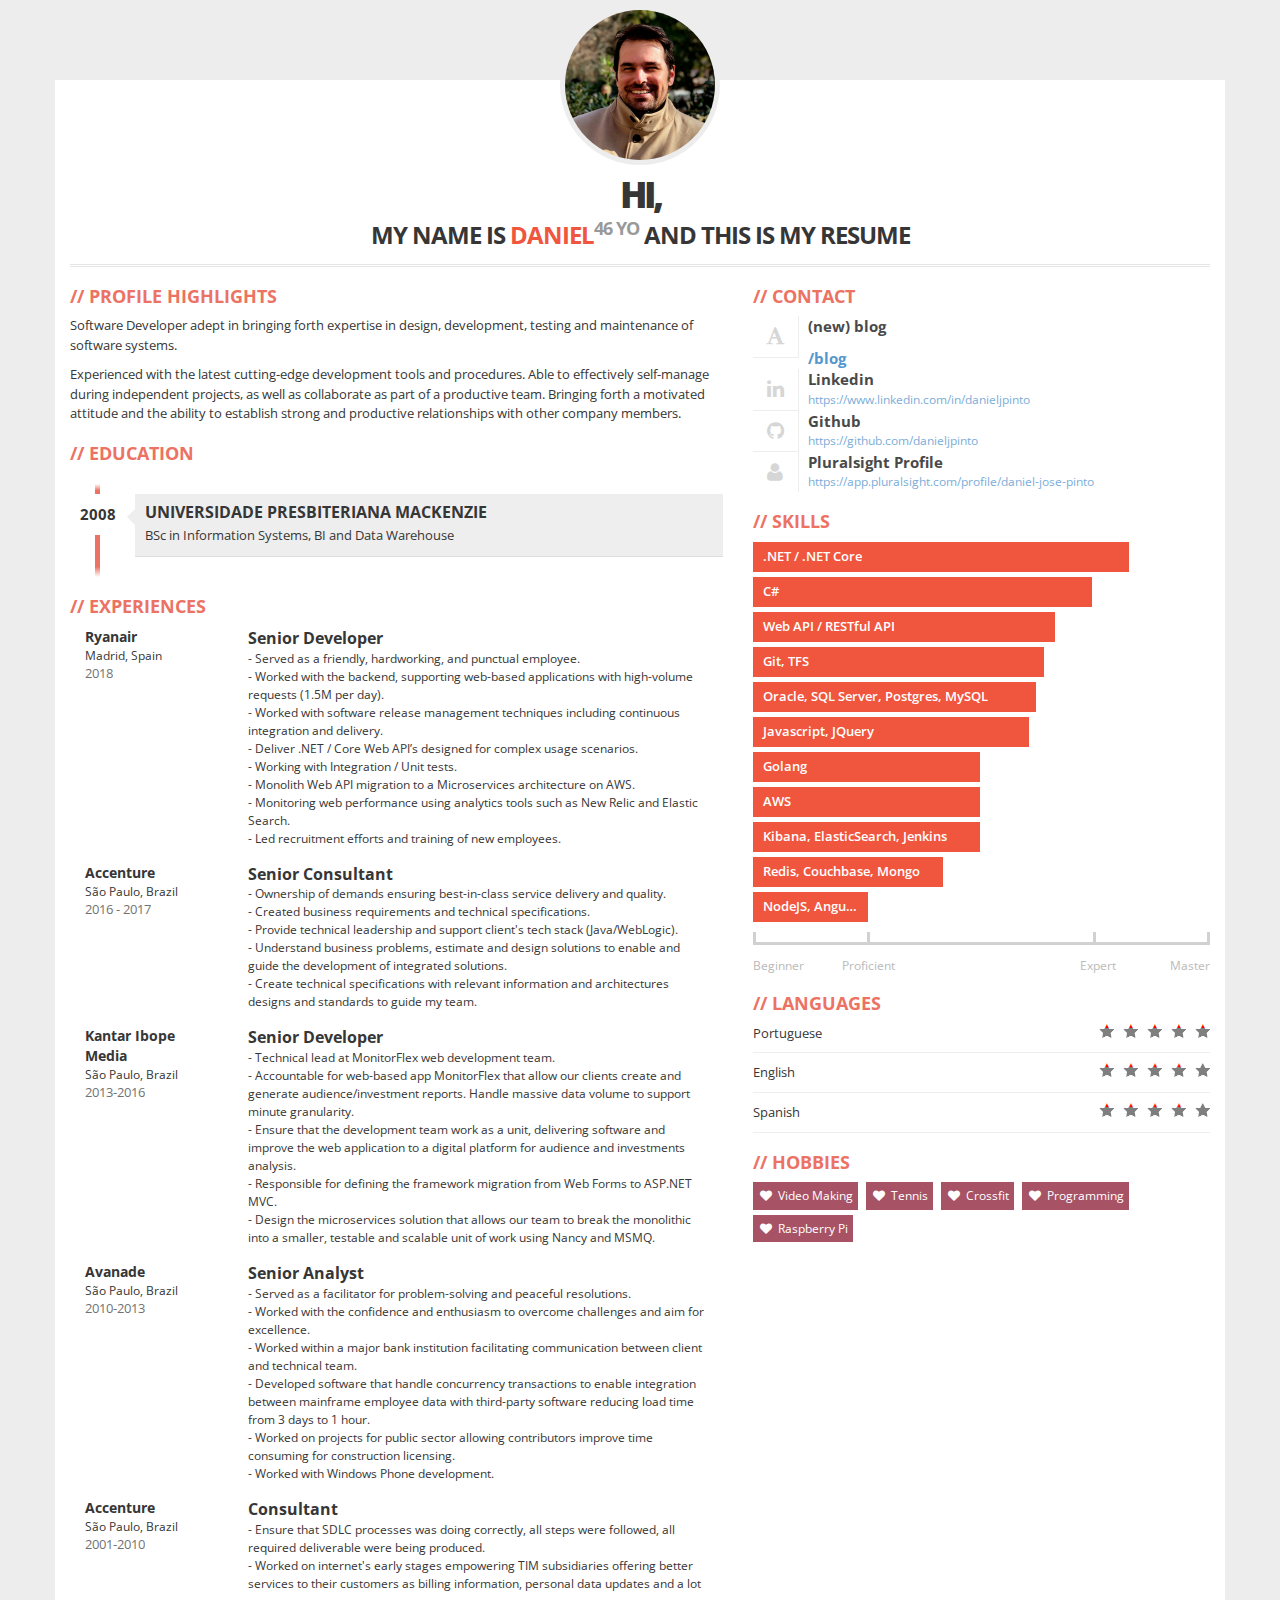
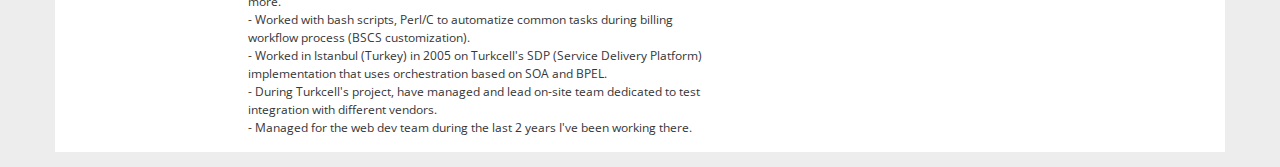
==== commit 2782d1eb: "Update index.html" ====
--- a/index.html
+++ b/index.html
@@ -4,7 +4,7 @@
     <meta charset="utf-8">
     <meta http-equiv="X-UA-Compatible" content="IE=edge,chrome=1" />
     <meta name="viewport" content="width=device-width, initial-scale=1">
-    <title>daniel-pinto.dev - Resume</title>
+    <title>daniel-pinto.dev - resume</title>
     <link href="css/bootstrap.min.css" rel="stylesheet">
     <link href="css/font-awesome.css" rel="stylesheet">
     <link href="css/main.css" rel="stylesheet">
@@ -151,14 +151,11 @@
           <!-- CONTACT -->
           <div class="box clearfix">
             <h2>Contact</h2>
-            <!--div class="contact-item">
-              <div class="icon pull-left text-center"><span class="fa fa-phone fa-fw"></span></div>
-              <div class="title only pull-right">500 345 242</div>
-            </div-->
             <div class="contact-item">
               <div class="icon pull-left text-center"><span class="fa fa-font fa-fw"></span></div>
+              <div class="title pull-right">(new) blog</div>
               <div class="title only pull-right">
-                <a href="https://blog.daniel-pinto.dev">(new) blog</a>
+                <a href="https://blog.daniel-pinto.dev">/blog</a>
               </div>
             </div>
             <div class="contact-item">
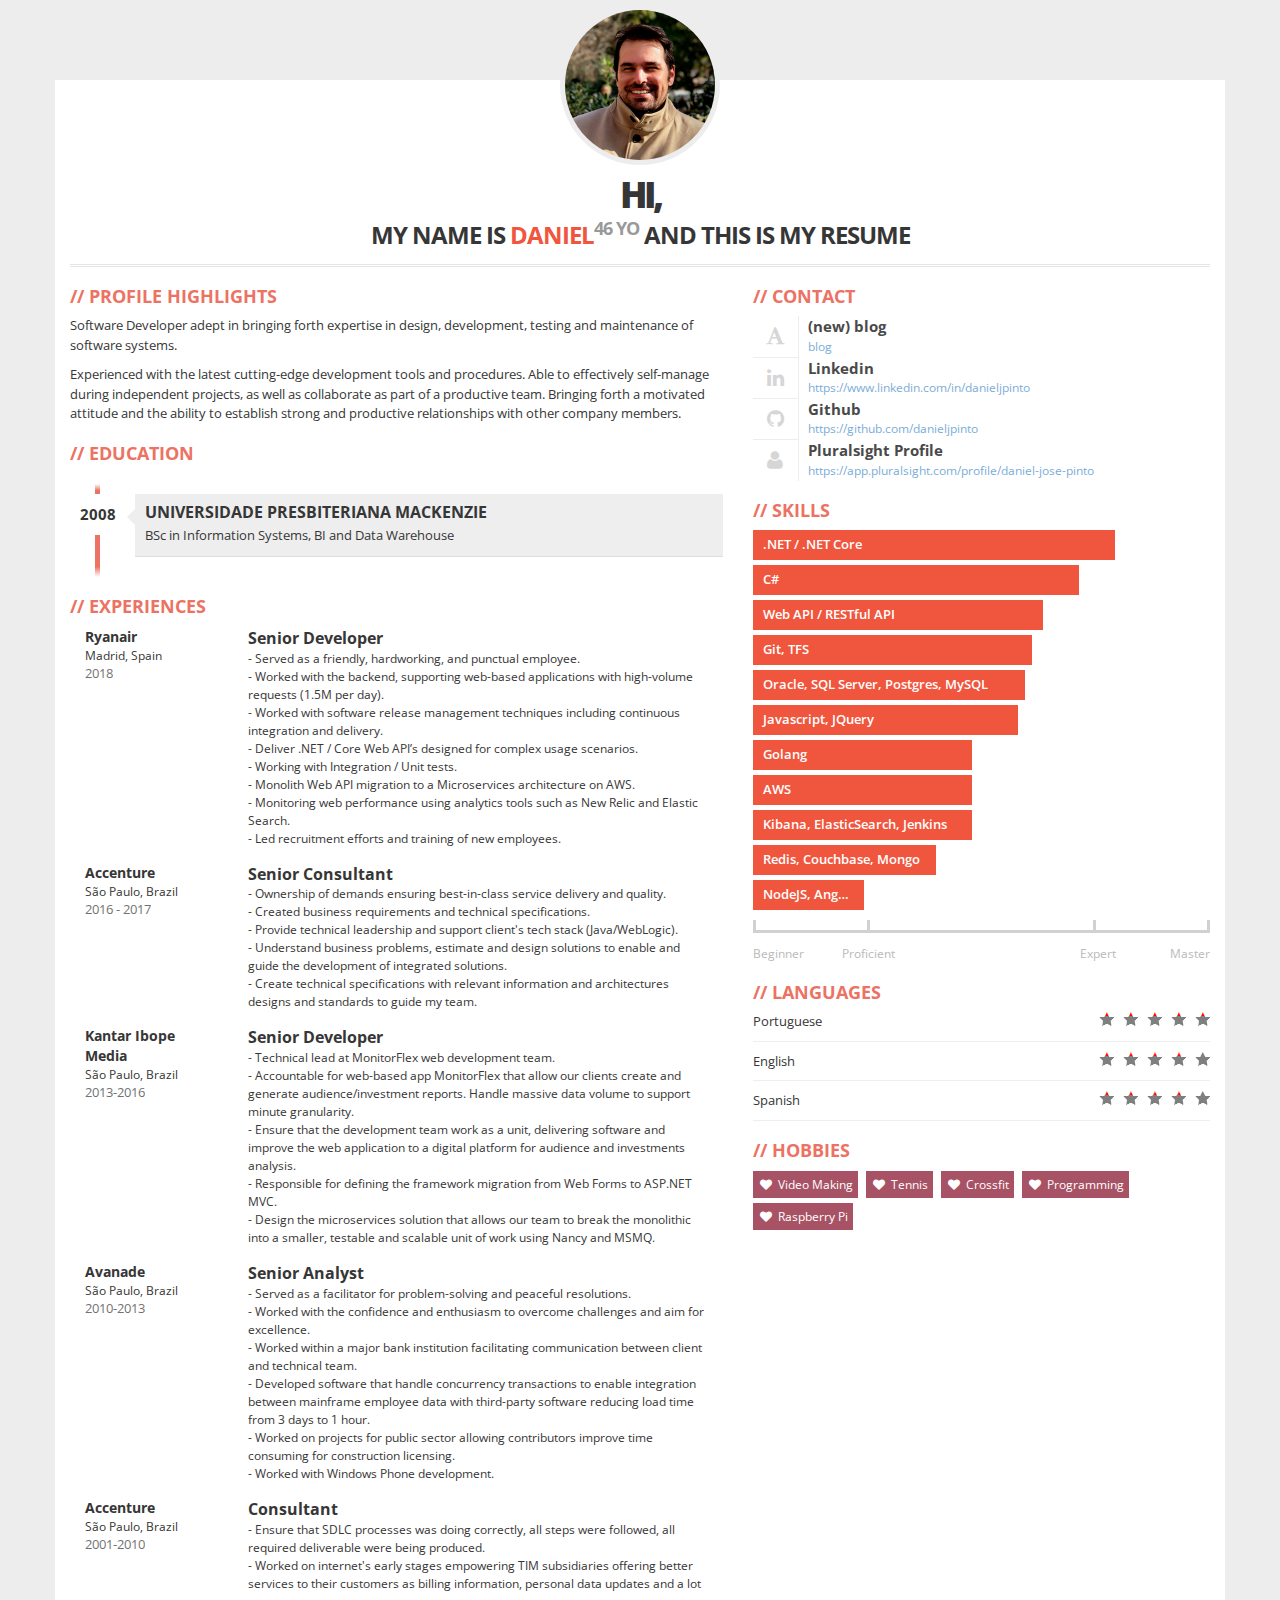
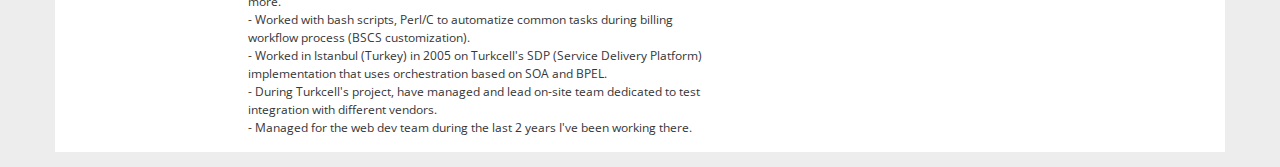
==== commit 4db55718: "google analytics" ====
--- a/index.html
+++ b/index.html
@@ -12,6 +12,17 @@
       <script src="js/html5shiv.js"></script>
       <script src="js/respond.min.js"></script>
     <![endif]-->
+
+<!-- Global site tag (gtag.js) - Google Analytics -->
+<script async src="https://www.googletagmanager.com/gtag/js?id=UA-167143573-1"></script>
+<script>
+  window.dataLayer = window.dataLayer || [];
+  function gtag(){dataLayer.push(arguments);}
+  gtag('js', new Date());
+
+  gtag('config', 'UA-167143573-1');
+</script>
+
   </head>
   <body>
     <div class="container">
@@ -154,8 +165,8 @@
             <div class="contact-item">
               <div class="icon pull-left text-center"><span class="fa fa-font fa-fw"></span></div>
               <div class="title pull-right">(new) blog</div>
-              <div class="title only pull-right">
-                <a href="https://blog.daniel-pinto.dev">/blog</a>
+              <div class="description pull-right">
+                <a href="https://blog.daniel-pinto.dev">blog</a>
               </div>
             </div>
             <div class="contact-item">
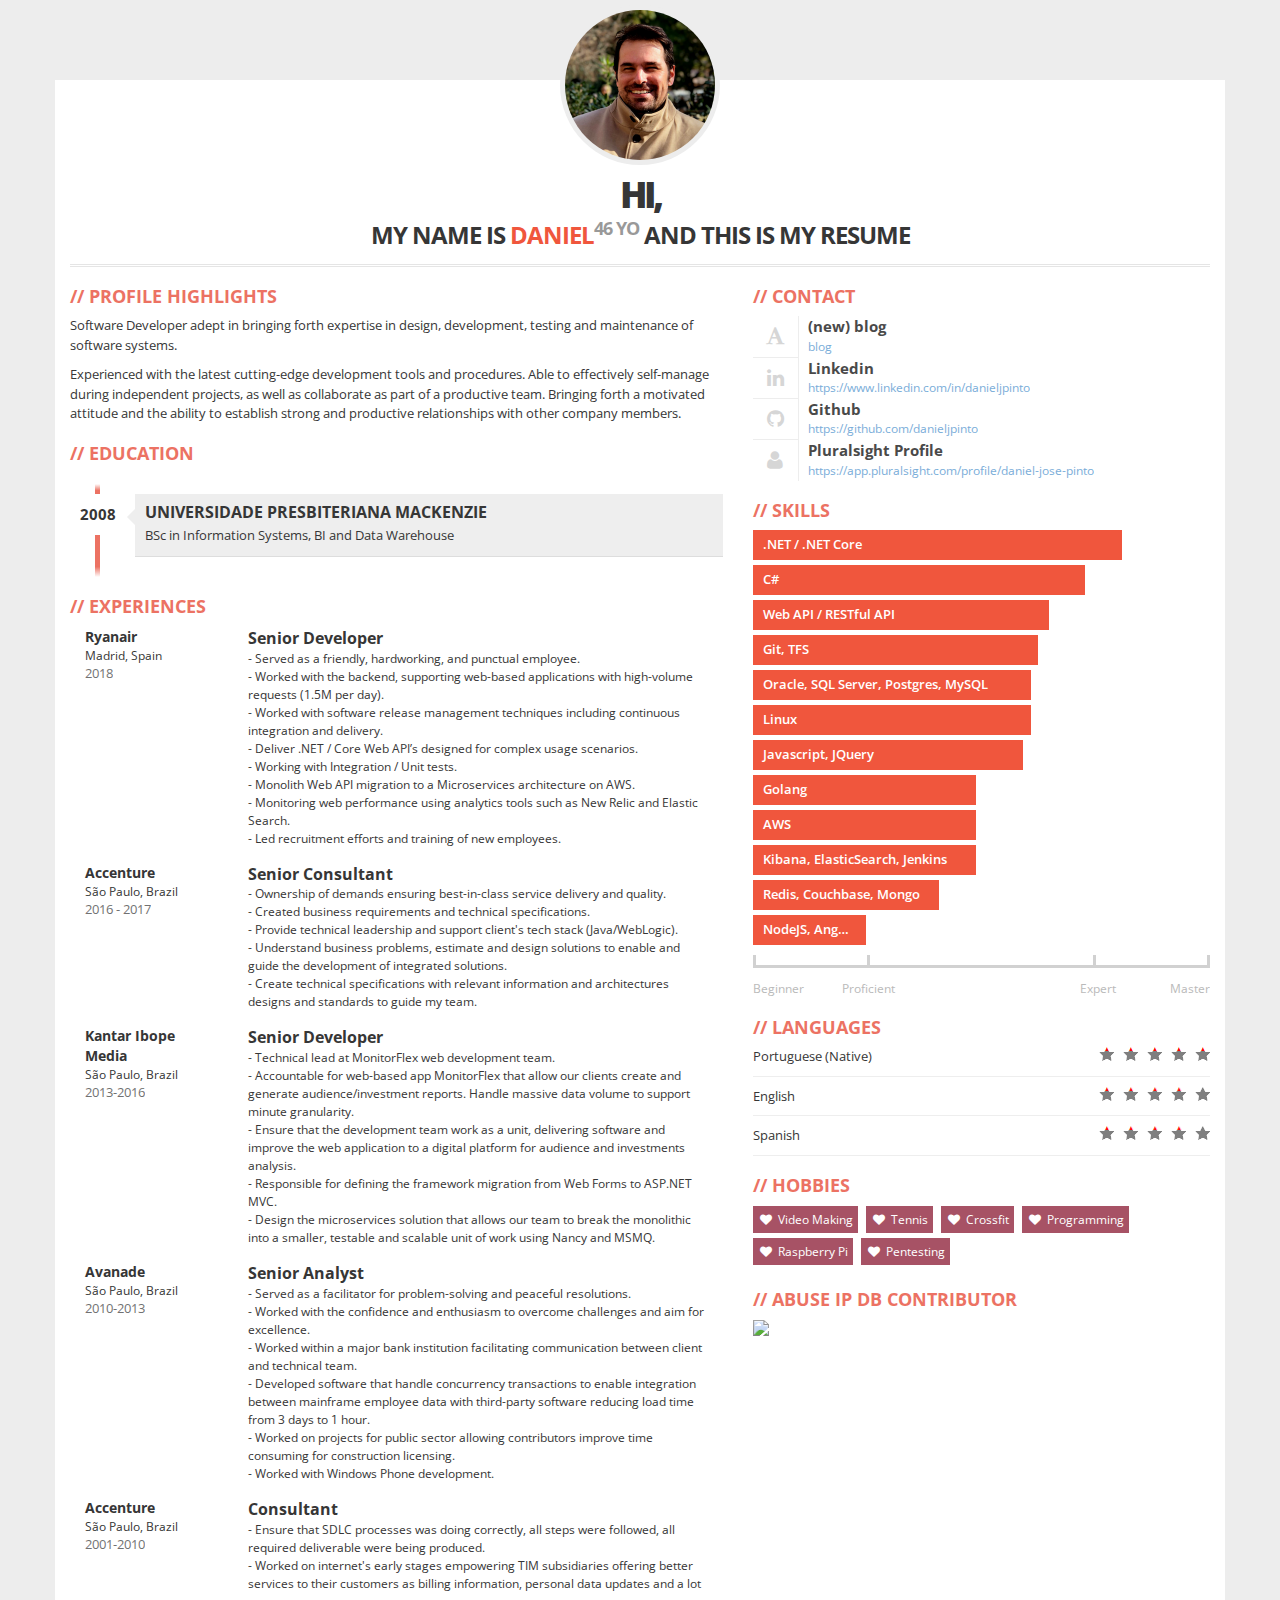
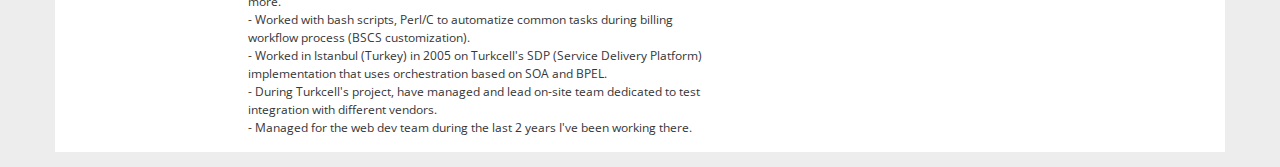
==== commit e6a0377a: "updates" ====
--- a/index.html
+++ b/index.html
@@ -200,6 +200,7 @@
               <div class="item-skills" data-percent="0.80">Web API / RESTful API</div>
               <div class="item-skills" data-percent="0.77">Git, TFS</div>
               <div class="item-skills" data-percent="0.75">Oracle, SQL Server, Postgres, MySQL</div>
+              <div class="item-skills" data-percent="0.75">Linux</div>
               <div class="item-skills" data-percent="0.73">Javascript, JQuery</div>
               <div class="item-skills" data-percent="0.60">Golang</div>
               <div class="item-skills" data-percent="0.60">AWS</div>
@@ -218,7 +219,7 @@
           <div class="box">
             <h2>Languages</h2>
             <div id="language-skills">
-              <div class="skill">Portuguese <div class="icons pull-right"><div style="width: 100%;" class="icons-red"></div></div></div>
+              <div class="skill">Portuguese (Native)<div class="icons pull-right"><div style="width: 100%;" class="icons-red"></div></div></div>
               <div class="skill">English <div class="icons pull-right"><div style="width: 80%;" class="icons-red"></div></div></div>
               <div class="skill">Spanish <div class="icons pull-right"><div style="width: 80%;" class="icons-red"></div></div></div>
             </div>
@@ -231,10 +232,21 @@
             <div class="hobby">Crossfit</div>
             <div class="hobby">Programming</div>
             <div class="hobby">Raspberry Pi</div>
-          </div>
+            <div class="hobby">Pentesting</div>
+          </div>
+
+          <div class="box">
+             <h2>Abuse IP DB contributor</h2>
+             <a href="https://www.abuseipdb.com/user/43076" 
+                title="AbuseIPDB is an IP address blacklist for webmasters and sysadmins to report IP addresses engaging in abusive behavior on their networks" 
+                alt="AbuseIPDB Contributor Badge">
+	         <img src="https://www.abuseipdb.com/contributor/43076.svg" style="width: 344px;">
+             </a>
         </div>
       </div>
     </div>
+
+
     <!-- JQUERY -->
     <script src="js/jquery.min.js"></script>
     <!-- BOOTSTRAP -->
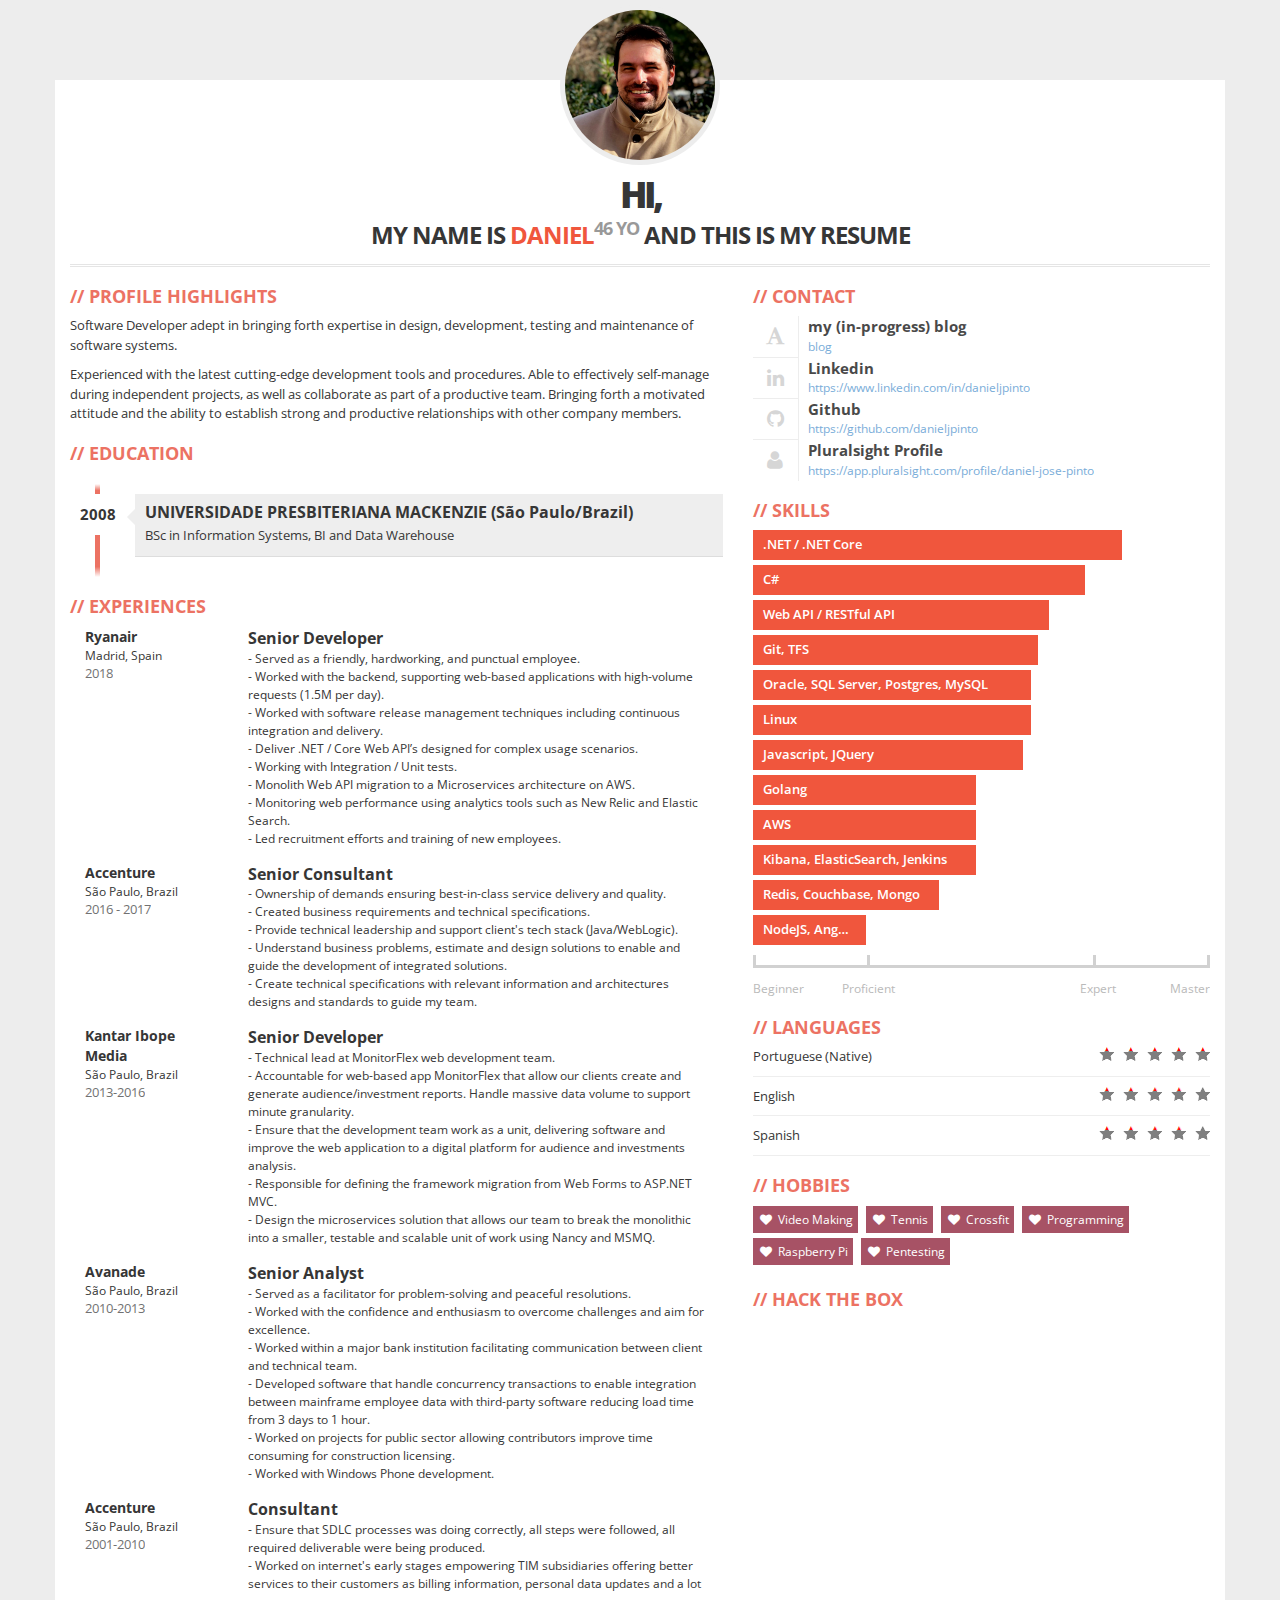
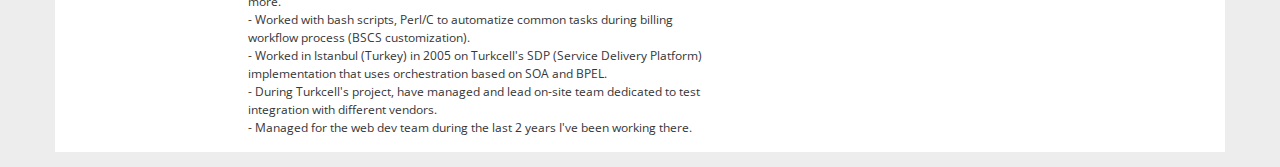
==== commit 8fcb85e8: "Update index.html" ====
--- a/index.html
+++ b/index.html
@@ -4,7 +4,7 @@
     <meta charset="utf-8">
     <meta http-equiv="X-UA-Compatible" content="IE=edge,chrome=1" />
     <meta name="viewport" content="width=device-width, initial-scale=1">
-    <title>daniel-pinto.dev - resume</title>
+    <title>My Resume</title>
     <link href="css/bootstrap.min.css" rel="stylesheet">
     <link href="css/font-awesome.css" rel="stylesheet">
     <link href="css/main.css" rel="stylesheet">
@@ -13,15 +13,15 @@
       <script src="js/respond.min.js"></script>
     <![endif]-->
 
-<!-- Global site tag (gtag.js) - Google Analytics -->
-<script async src="https://www.googletagmanager.com/gtag/js?id=UA-167143573-1"></script>
-<script>
-  window.dataLayer = window.dataLayer || [];
-  function gtag(){dataLayer.push(arguments);}
-  gtag('js', new Date());
-
-  gtag('config', 'UA-167143573-1');
-</script>
+    <!-- Global site tag (gtag.js) - Google Analytics -->
+    <script async src="https://www.googletagmanager.com/gtag/js?id=UA-167143573-1"></script>
+    <script>
+      window.dataLayer = window.dataLayer || [];
+      function gtag(){dataLayer.push(arguments);}
+      gtag('js', new Date());
+
+      gtag('config', 'UA-167143573-1');
+    </script>
 
   </head>
   <body>
@@ -29,7 +29,6 @@
       <div class="row">
         <div class="col-xs-12">
           <div id="photo-header" class="text-center">
-            <!-- PHOTO (AVATAR) -->
             <div id="photo">
               <img src="img/avatar.png" alt="avatar">
             </div>
@@ -53,7 +52,7 @@
               <li>
                 <div class="year pull-left">2008</div>
                 <div class="description pull-right">
-                  <h3>UNIVERSIDADE PRESBITERIANA MACKENZIE</h3>
+                  <h3>UNIVERSIDADE PRESBITERIANA MACKENZIE (São Paulo/Brazil)</h3>
                   <p>BSc in Information Systems, BI and Data Warehouse</p>
                 </div>
               </li>
@@ -164,9 +163,9 @@
             <h2>Contact</h2>
             <div class="contact-item">
               <div class="icon pull-left text-center"><span class="fa fa-font fa-fw"></span></div>
-              <div class="title pull-right">(new) blog</div>
-              <div class="description pull-right">
-                <a href="https://blog.daniel-pinto.dev">blog</a>
+              <div class="title pull-right">my (in-progress) blog</div>
+              <div class="description pull-right">
+                <a href="https://www.daniel-pinto.dev">blog</a>
               </div>
             </div>
             <div class="contact-item">
@@ -234,7 +233,11 @@
             <div class="hobby">Raspberry Pi</div>
             <div class="hobby">Pentesting</div>
           </div>
-
+          <div class="box">
+             <h2>Hack The Box</h2>
+             <script src="https://www.hackthebox.eu/badge/318339"></script>
+          </div>
+	  <!--
           <div class="box">
              <h2>Abuse IP DB contributor</h2>
              <a href="https://www.abuseipdb.com/user/43076" 
@@ -242,7 +245,8 @@
                 alt="AbuseIPDB Contributor Badge">
 	         <img src="https://www.abuseipdb.com/contributor/43076.svg" style="width: 344px;">
              </a>
-        </div>
+          </div>
+          -->
       </div>
     </div>
 
@@ -256,7 +260,7 @@
 
     <script>
       $(function () {  
-        $("#age").text(getAge("06/04/1980"));
+        $("#age").text(getAge("04/06/1980"));
       });
     </script>
   </body>
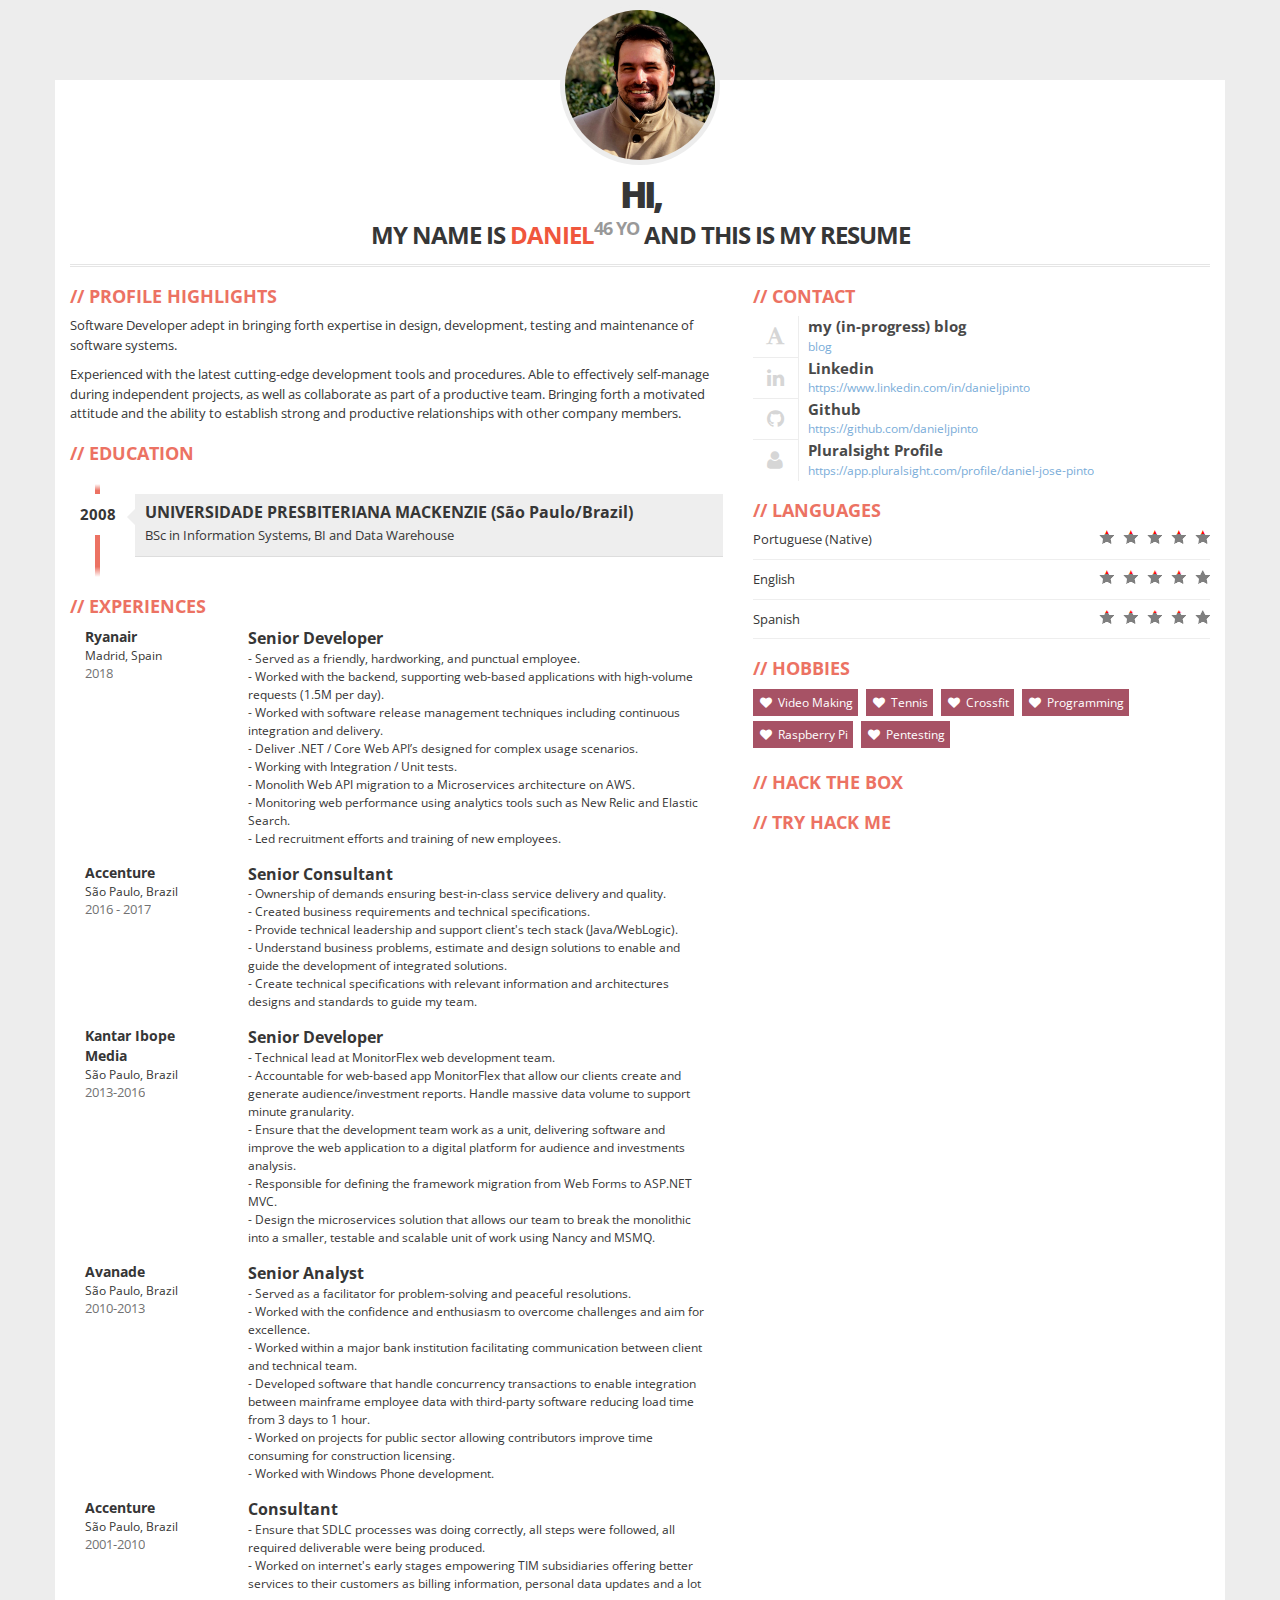
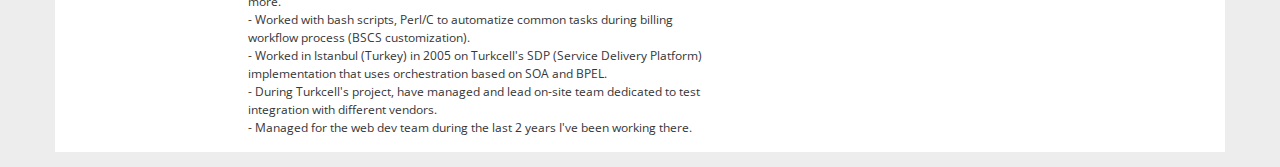
==== commit c6bcb4e3: "Update index.html" ====
--- a/index.html
+++ b/index.html
@@ -190,7 +190,7 @@
               </div>
             </div>
           </div>
-          <!-- SKILLS -->
+          <!-- SKILLS 
           <div class="box">
             <h2>Skills</h2>
             <div class="skills">
@@ -214,6 +214,7 @@
               </div>
             </div>
           </div>
+	  -->
           <!-- LANGUAGES -->
           <div class="box">
             <h2>Languages</h2>
@@ -237,6 +238,13 @@
              <h2>Hack The Box</h2>
              <script src="https://www.hackthebox.eu/badge/318339"></script>
           </div>
+	  <div class="box">
+             <h2>Try Hack Me</h2>
+             <script src="https://tryhackme.com/badge/62374"></script>
+          </div>
+	  <div class="box">
+             <div data-iframe-width="150" data-iframe-height="270" data-share-badge-id="81c104d4-6b44-4bc8-9709-8fee19d88525" data-share-badge-host="https://www.youracclaim.com"></div><script type="text/javascript" async src="//cdn.youracclaim.com/assets/utilities/embed.js"></script>
+          </div>
 	  <!--
           <div class="box">
              <h2>Abuse IP DB contributor</h2>
